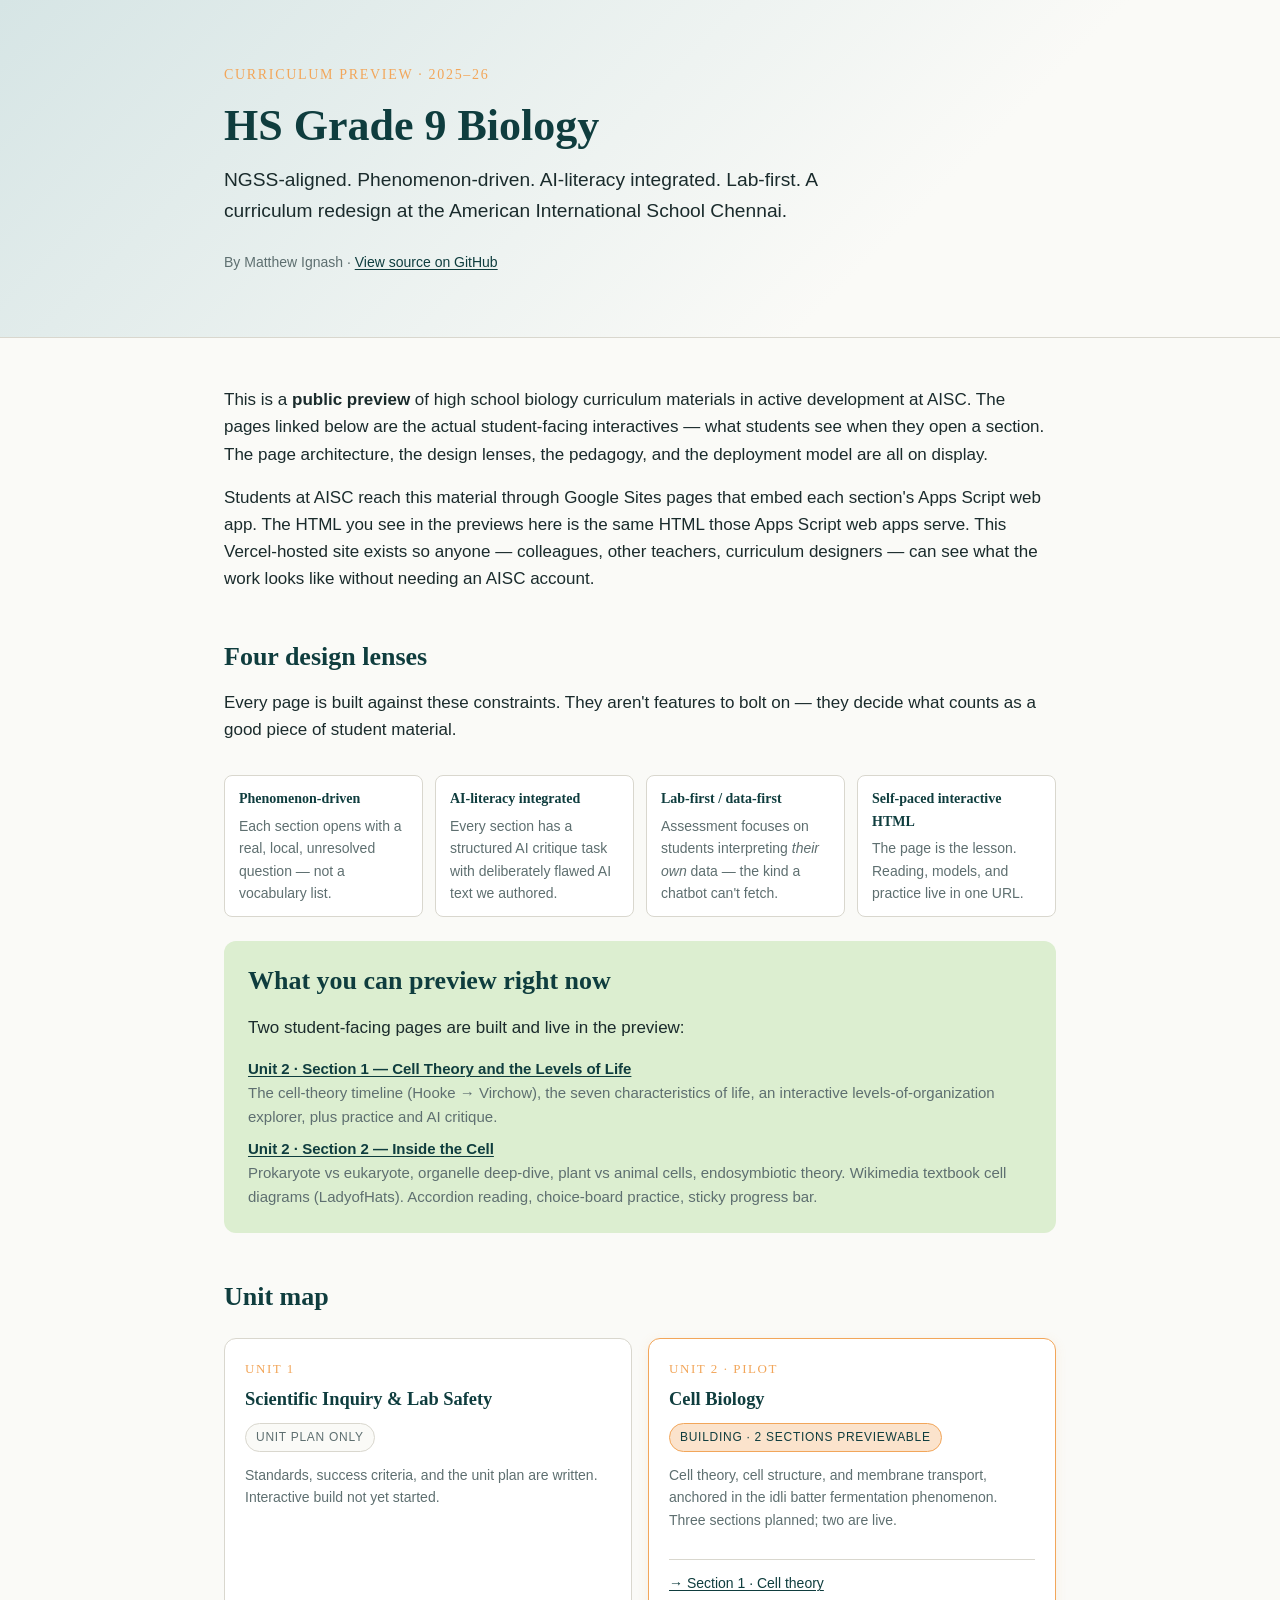
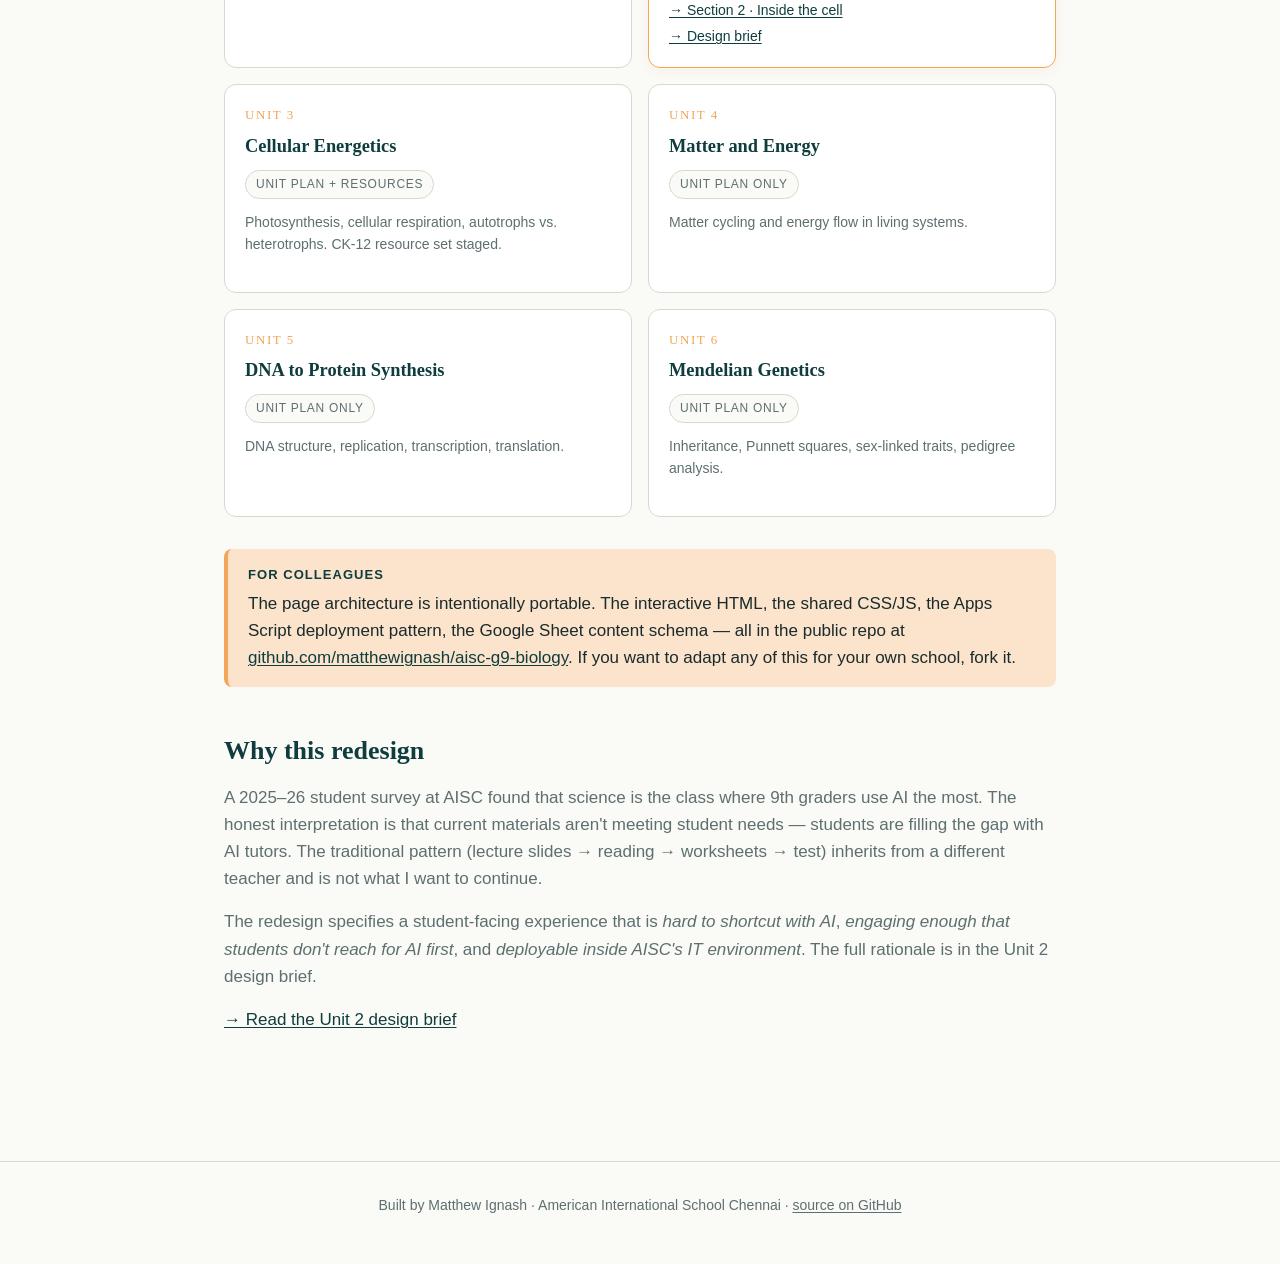
==== index.html @ fa9faaf9 "Add public preview landing page and Vercel config - index.html: public-facing landing for the repo; " ====
<!doctype html>
<html lang="en">
<head>
<meta charset="utf-8" />
<meta name="viewport" content="width=device-width, initial-scale=1" />
<title>HS Grade 9 Biology — Curriculum Preview · AISC</title>
<meta name="description" content="Public preview of an NGSS-aligned high school biology curriculum redesign. Phenomenon-driven, AI-literacy integrated, lab-first. By Matthew Ignash at the American International School Chennai." />
<style>
:root {
  --c-teal-deep: #0F3D3E;
  --c-sage: #7FB069;
  --c-coral: #F2A65A;
  --c-bg: #FAFAF7;
  --c-text: #1A2B2C;
  --c-muted: #5E6F70;
  --c-rule: #D9D7CE;
  --c-coral-soft: #FBE3CC;
  --c-sage-soft: #DCEED0;
  --c-teal-soft: #D6E5E5;
  --font-serif: Georgia, "Charter", "Iowan Old Style", serif;
  --font-sans: -apple-system, BlinkMacSystemFont, "Segoe UI", Roboto, "Helvetica Neue", Arial, sans-serif;
}
*, *::before, *::after { box-sizing: border-box; }
html, body { margin: 0; padding: 0; }
body {
  font-family: var(--font-sans);
  font-size: 17px;
  line-height: 1.6;
  color: var(--c-text);
  background: var(--c-bg);
}
h1, h2, h3 { font-family: var(--font-serif); color: var(--c-teal-deep); line-height: 1.25; margin: 0 0 16px 0; font-weight: 600; }
h1 { font-size: 2.5rem; }
h2 { font-size: 1.625rem; margin-top: 48px; }
h3 { font-size: 1.125rem; margin: 0 0 8px 0; }
p { margin: 0 0 16px 0; }
a { color: var(--c-teal-deep); text-decoration: underline; text-decoration-thickness: 1px; text-underline-offset: 2px; }
a:hover { color: var(--c-coral); }
.wrap { max-width: 880px; margin: 0 auto; padding: 48px 24px; }
.hero {
  background: linear-gradient(135deg, var(--c-teal-soft) 0%, var(--c-bg) 70%);
  border-bottom: 1px solid var(--c-rule);
}
.hero__inner { max-width: 880px; margin: 0 auto; padding: 64px 24px 48px; }
.hero__eyebrow {
  font-family: var(--font-serif); font-size: 14px;
  letter-spacing: 0.12em; text-transform: uppercase; color: var(--c-coral);
  margin-bottom: 12px;
}
.hero h1 { font-size: 2.75rem; margin-bottom: 12px; }
.hero__tagline { font-size: 1.2rem; color: var(--c-text); max-width: 640px; }
.hero__byline { color: var(--c-muted); font-size: 14px; margin-top: 24px; }
.lenses {
  display: grid; grid-template-columns: repeat(auto-fit, minmax(180px, 1fr));
  gap: 12px; margin: 32px 0 8px 0;
}
.lens {
  background: #fff; border: 1px solid var(--c-rule); border-radius: 8px;
  padding: 12px 14px; font-size: 14px;
}
.lens__label { font-family: var(--font-serif); font-weight: 600; color: var(--c-teal-deep); display: block; margin-bottom: 4px; }
.lens__body { color: var(--c-muted); }
.callout {
  background: var(--c-coral-soft); border-left: 4px solid var(--c-coral);
  border-radius: 8px; padding: 16px 20px; margin: 32px 0;
}
.callout__label {
  font-size: 13px; text-transform: uppercase; letter-spacing: 0.08em;
  color: var(--c-teal-deep); font-weight: 600; margin-bottom: 4px;
}
.unit-grid {
  display: grid; grid-template-columns: repeat(auto-fit, minmax(280px, 1fr));
  gap: 16px; margin-top: 24px;
}
.unit-card {
  background: #fff; border: 1px solid var(--c-rule); border-radius: 12px;
  padding: 20px; display: flex; flex-direction: column;
}
.unit-card--featured { border-color: var(--c-coral); box-shadow: 0 2px 12px rgba(242, 166, 90, 0.12); }
.unit-card__number {
  font-family: var(--font-serif); font-size: 13px;
  letter-spacing: 0.12em; text-transform: uppercase; color: var(--c-coral);
  margin-bottom: 6px;
}
.unit-card__title { font-family: var(--font-serif); font-size: 1.15rem; color: var(--c-teal-deep); font-weight: 600; margin-bottom: 8px; }
.unit-card__status {
  display: inline-block; font-size: 12px; text-transform: uppercase;
  letter-spacing: 0.06em; padding: 4px 10px; border-radius: 999px;
  background: var(--c-bg); color: var(--c-muted); border: 1px solid var(--c-rule);
  margin-bottom: 12px; align-self: flex-start;
}
.unit-card__status--building { background: var(--c-coral-soft); border-color: var(--c-coral); color: var(--c-teal-deep); }
.unit-card__status--planning { background: var(--c-bg); }
.unit-card__desc { color: var(--c-muted); font-size: 14px; flex: 1 1 auto; }
.unit-card__links { margin-top: 12px; padding-top: 12px; border-top: 1px solid var(--c-rule); display: flex; flex-direction: column; gap: 4px; }
.unit-card__links a { font-size: 14px; }
.previews {
  background: var(--c-sage-soft); border-radius: 12px; padding: 24px;
  margin: 24px 0 8px 0;
}
.previews h2 { margin-top: 0; }
.preview-list { list-style: none; padding: 0; margin: 0; display: flex; flex-direction: column; gap: 8px; }
.preview-list li { font-size: 15px; }
.preview-list a { font-weight: 600; }
.preview-list span { color: var(--c-muted); }
.section--muted { color: var(--c-muted); }
.section--muted h2 { color: var(--c-teal-deep); }
footer {
  border-top: 1px solid var(--c-rule); margin-top: 64px; padding: 32px 24px;
  text-align: center; color: var(--c-muted); font-size: 14px;
}
footer a { color: var(--c-muted); }
</style>
</head>
<body>

<header class="hero">
  <div class="hero__inner">
    <p class="hero__eyebrow">Curriculum Preview · 2025–26</p>
    <h1>HS Grade 9 Biology</h1>
    <p class="hero__tagline">NGSS-aligned. Phenomenon-driven. AI-literacy integrated. Lab-first. A curriculum redesign at the American International School Chennai.</p>
    <p class="hero__byline">By Matthew Ignash · <a href="https://github.com/matthewignash/aisc-g9-biology">View source on GitHub</a></p>
  </div>
</header>

<main class="wrap">

  <p>This is a <strong>public preview</strong> of high school biology curriculum materials in active development at AISC. The pages linked below are the actual student-facing interactives — what students see when they open a section. The page architecture, the design lenses, the pedagogy, and the deployment model are all on display.</p>

  <p>Students at AISC reach this material through Google Sites pages that embed each section's Apps Script web app. The HTML you see in the previews here is the same HTML those Apps Script web apps serve. This Vercel-hosted site exists so anyone — colleagues, other teachers, curriculum designers — can see what the work looks like without needing an AISC account.</p>

  <h2>Four design lenses</h2>
  <p>Every page is built against these constraints. They aren't features to bolt on — they decide what counts as a good piece of student material.</p>

  <div class="lenses">
    <div class="lens">
      <span class="lens__label">Phenomenon-driven</span>
      <span class="lens__body">Each section opens with a real, local, unresolved question — not a vocabulary list.</span>
    </div>
    <div class="lens">
      <span class="lens__label">AI-literacy integrated</span>
      <span class="lens__body">Every section has a structured AI critique task with deliberately flawed AI text we authored.</span>
    </div>
    <div class="lens">
      <span class="lens__label">Lab-first / data-first</span>
      <span class="lens__body">Assessment focuses on students interpreting <em>their own</em> data — the kind a chatbot can't fetch.</span>
    </div>
    <div class="lens">
      <span class="lens__label">Self-paced interactive HTML</span>
      <span class="lens__body">The page is the lesson. Reading, models, and practice live in one URL.</span>
    </div>
  </div>

  <div class="previews">
    <h2>What you can preview right now</h2>
    <p>Two student-facing pages are built and live in the preview:</p>
    <ul class="preview-list">
      <li>
        <a href="/units/2/section1">Unit 2 · Section 1 — Cell Theory and the Levels of Life</a>
        <br><span>The cell-theory timeline (Hooke → Virchow), the seven characteristics of life, an interactive levels-of-organization explorer, plus practice and AI critique.</span>
      </li>
      <li>
        <a href="/units/2/section2">Unit 2 · Section 2 — Inside the Cell</a>
        <br><span>Prokaryote vs eukaryote, organelle deep-dive, plant vs animal cells, endosymbiotic theory. Wikimedia textbook cell diagrams (LadyofHats). Accordion reading, choice-board practice, sticky progress bar.</span>
      </li>
    </ul>
  </div>

  <h2>Unit map</h2>

  <div class="unit-grid">

    <div class="unit-card">
      <p class="unit-card__number">Unit 1</p>
      <p class="unit-card__title">Scientific Inquiry &amp; Lab Safety</p>
      <span class="unit-card__status unit-card__status--planning">Unit plan only</span>
      <p class="unit-card__desc">Standards, success criteria, and the unit plan are written. Interactive build not yet started.</p>
    </div>

    <div class="unit-card unit-card--featured">
      <p class="unit-card__number">Unit 2 · Pilot</p>
      <p class="unit-card__title">Cell Biology</p>
      <span class="unit-card__status unit-card__status--building">Building · 2 sections previewable</span>
      <p class="unit-card__desc">Cell theory, cell structure, and membrane transport, anchored in the idli batter fermentation phenomenon. Three sections planned; two are live.</p>
      <div class="unit-card__links">
        <a href="/units/2/section1">→ Section 1 · Cell theory</a>
        <a href="/units/2/section2">→ Section 2 · Inside the cell</a>
        <a href="/units/2/design-brief">→ Design brief</a>
      </div>
    </div>

    <div class="unit-card">
      <p class="unit-card__number">Unit 3</p>
      <p class="unit-card__title">Cellular Energetics</p>
      <span class="unit-card__status unit-card__status--planning">Unit plan + resources</span>
      <p class="unit-card__desc">Photosynthesis, cellular respiration, autotrophs vs. heterotrophs. CK-12 resource set staged.</p>
    </div>

    <div class="unit-card">
      <p class="unit-card__number">Unit 4</p>
      <p class="unit-card__title">Matter and Energy</p>
      <span class="unit-card__status unit-card__status--planning">Unit plan only</span>
      <p class="unit-card__desc">Matter cycling and energy flow in living systems.</p>
    </div>

    <div class="unit-card">
      <p class="unit-card__number">Unit 5</p>
      <p class="unit-card__title">DNA to Protein Synthesis</p>
      <span class="unit-card__status unit-card__status--planning">Unit plan only</span>
      <p class="unit-card__desc">DNA structure, replication, transcription, translation.</p>
    </div>

    <div class="unit-card">
      <p class="unit-card__number">Unit 6</p>
      <p class="unit-card__title">Mendelian Genetics</p>
      <span class="unit-card__status unit-card__status--planning">Unit plan only</span>
      <p class="unit-card__desc">Inheritance, Punnett squares, sex-linked traits, pedigree analysis.</p>
    </div>

  </div>

  <div class="callout">
    <p class="callout__label">For colleagues</p>
    <p style="margin:0">The page architecture is intentionally portable. The interactive HTML, the shared CSS/JS, the Apps Script deployment pattern, the Google Sheet content schema — all in the public repo at <a href="https://github.com/matthewignash/aisc-g9-biology">github.com/matthewignash/aisc-g9-biology</a>. If you want to adapt any of this for your own school, fork it.</p>
  </div>

  <section class="section--muted">
    <h2>Why this redesign</h2>
    <p>A 2025–26 student survey at AISC found that science is the class where 9th graders use AI the most. The honest interpretation is that current materials aren't meeting student needs — students are filling the gap with AI tutors. The traditional pattern (lecture slides → reading → worksheets → test) inherits from a different teacher and is not what I want to continue.</p>
    <p>The redesign specifies a student-facing experience that is <em>hard to shortcut with AI</em>, <em>engaging enough that students don't reach for AI first</em>, and <em>deployable inside AISC's IT environment</em>. The full rationale is in the Unit 2 design brief.</p>
    <p><a href="/units/2/design-brief">→ Read the Unit 2 design brief</a></p>
  </section>

</main>

<footer>
  <p>Built by Matthew Ignash · American International School Chennai · <a href="https://github.com/matthewignash/aisc-g9-biology">source on GitHub</a></p>
</footer>

</body>
</html>
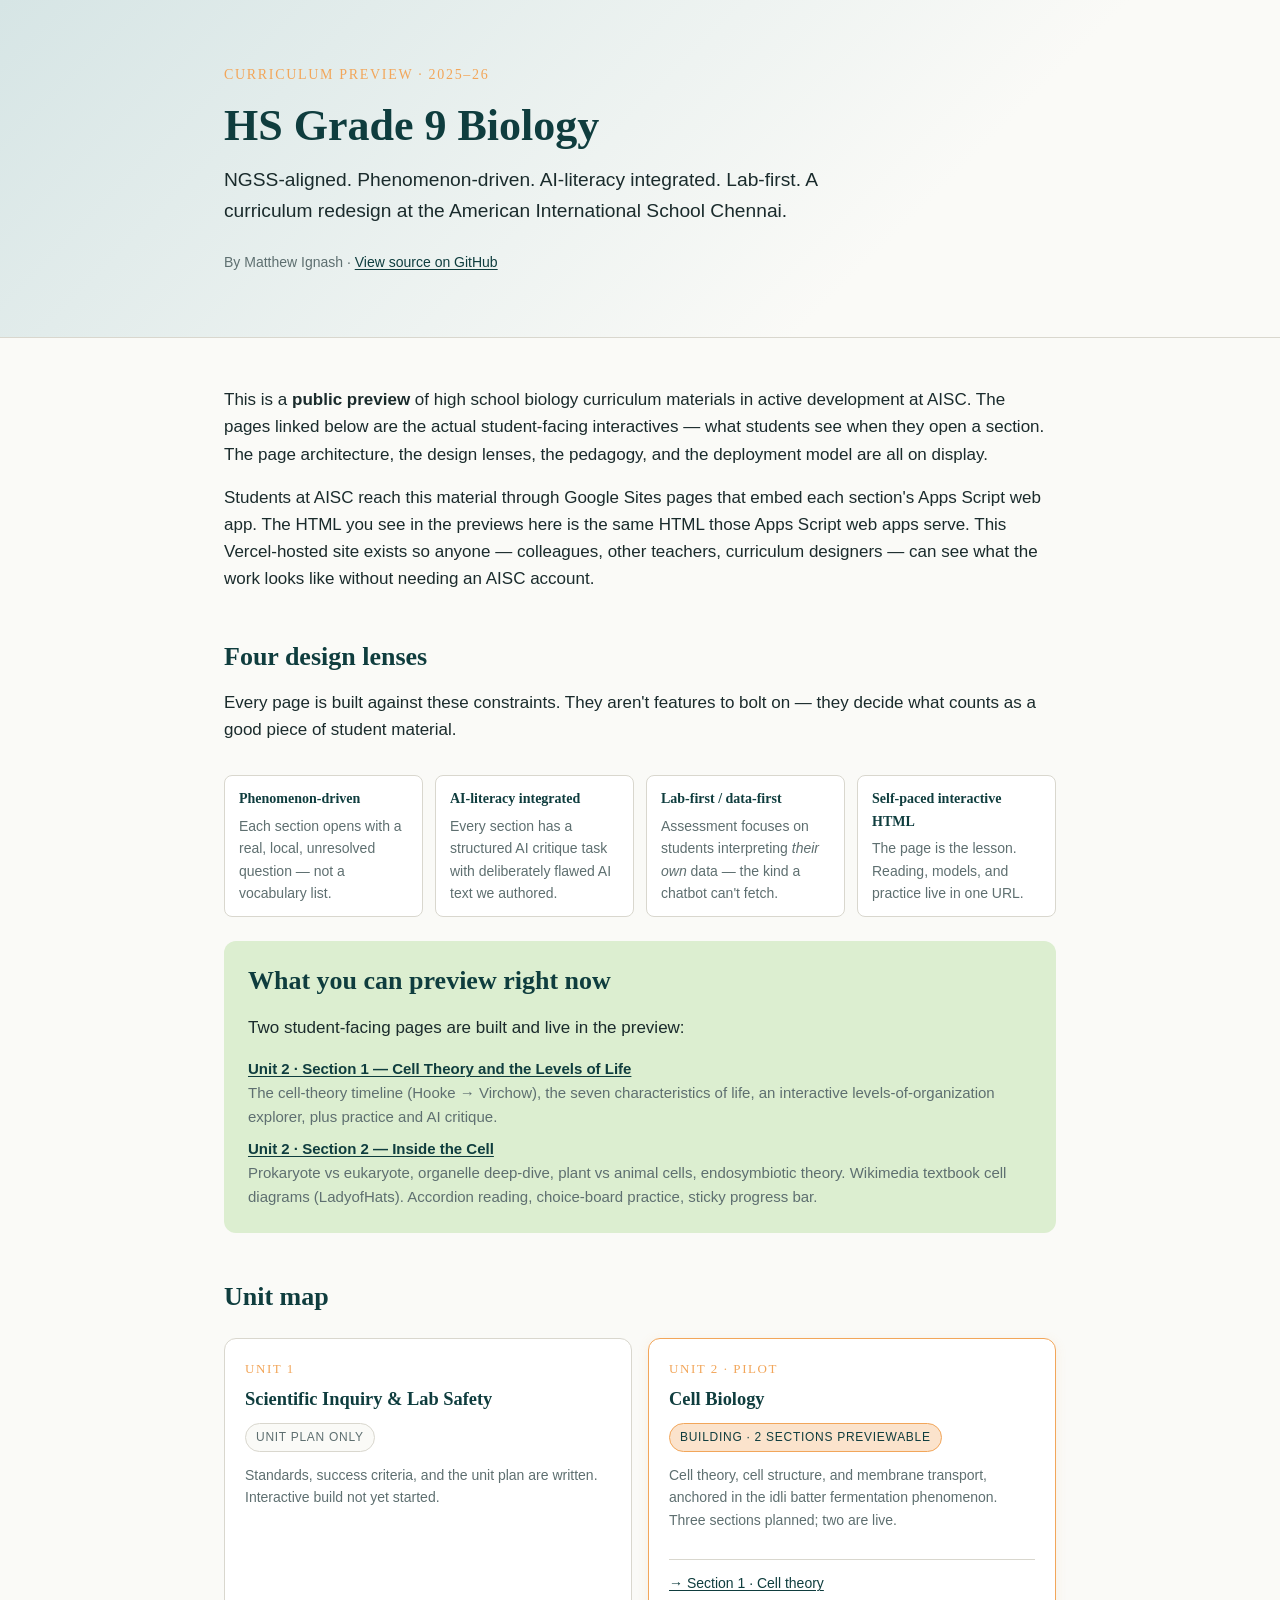
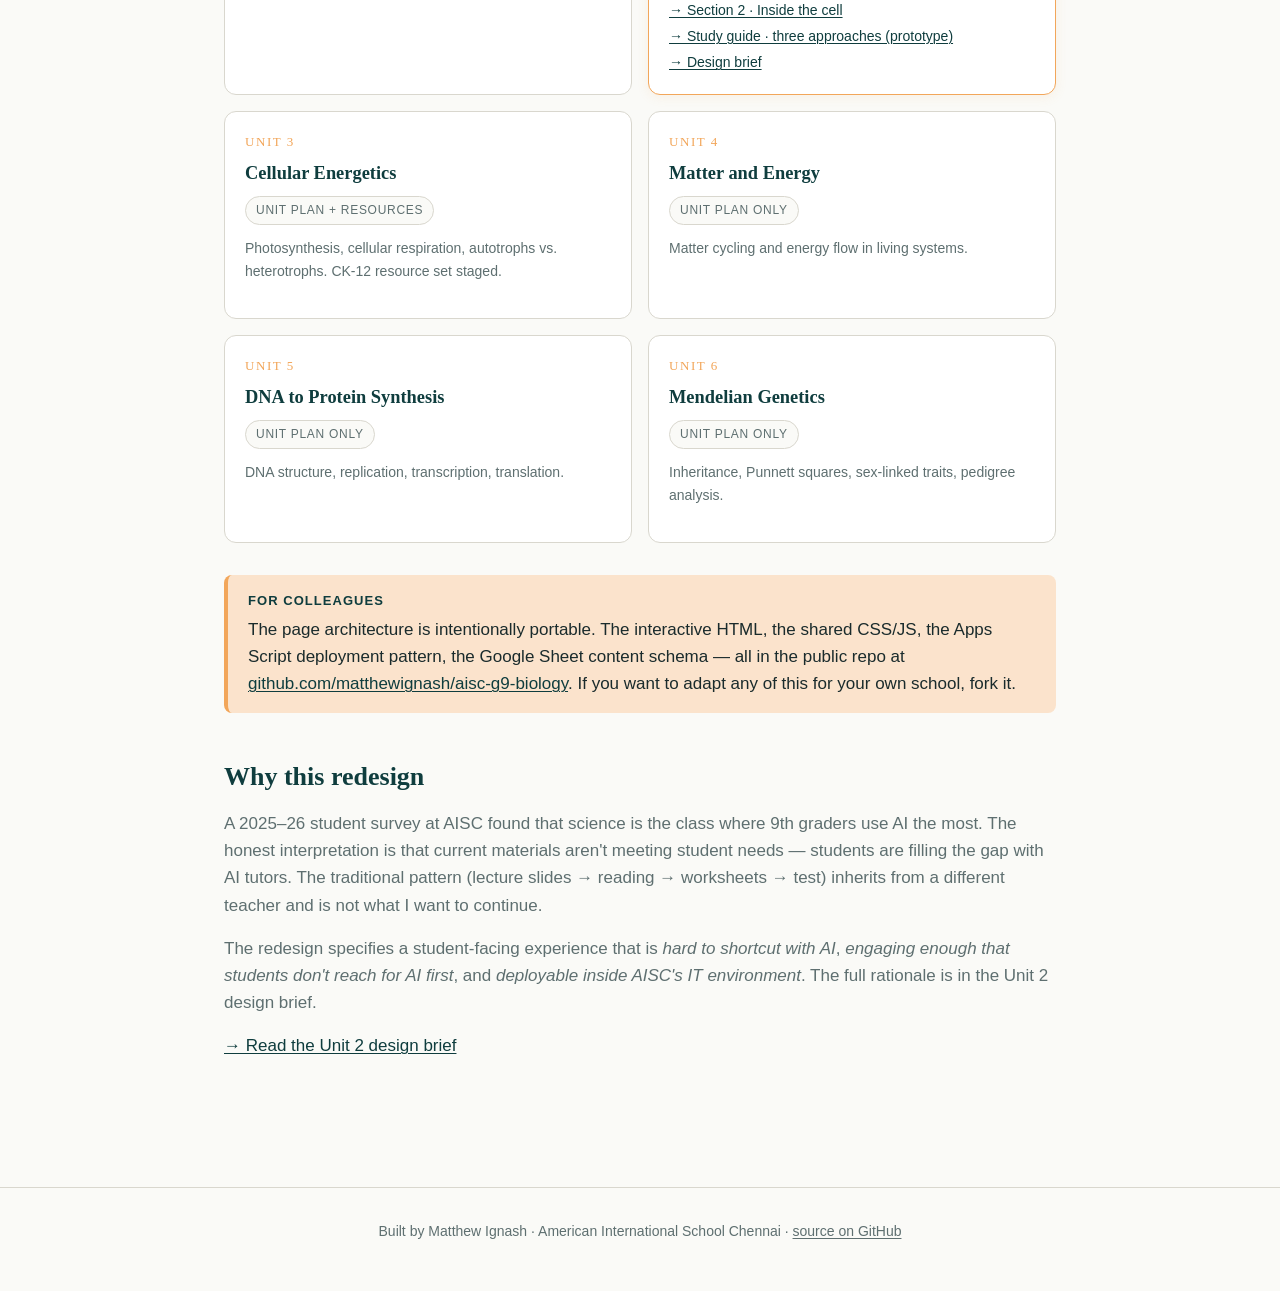
==== commit 8ba805c4: "Link the study guide prototype from the Unit 2 homepage card Surfaces the three-approach study guide" ====
--- a/index.html
+++ b/index.html
@@ -156,11 +156,11 @@
     <p>Two student-facing pages are built and live in the preview:</p>
     <ul class="preview-list">
       <li>
-        <a href="/units/2/section1">Unit 2 · Section 1 — Cell Theory and the Levels of Life</a>
+        <a href="/unit-2/section-1/">Unit 2 · Section 1 — Cell Theory and the Levels of Life</a>
         <br><span>The cell-theory timeline (Hooke → Virchow), the seven characteristics of life, an interactive levels-of-organization explorer, plus practice and AI critique.</span>
       </li>
       <li>
-        <a href="/units/2/section2">Unit 2 · Section 2 — Inside the Cell</a>
+        <a href="/unit-2/section-2/">Unit 2 · Section 2 — Inside the Cell</a>
         <br><span>Prokaryote vs eukaryote, organelle deep-dive, plant vs animal cells, endosymbiotic theory. Wikimedia textbook cell diagrams (LadyofHats). Accordion reading, choice-board practice, sticky progress bar.</span>
       </li>
     </ul>
@@ -183,9 +183,10 @@
       <span class="unit-card__status unit-card__status--building">Building · 2 sections previewable</span>
       <p class="unit-card__desc">Cell theory, cell structure, and membrane transport, anchored in the idli batter fermentation phenomenon. Three sections planned; two are live.</p>
       <div class="unit-card__links">
-        <a href="/units/2/section1">→ Section 1 · Cell theory</a>
-        <a href="/units/2/section2">→ Section 2 · Inside the cell</a>
-        <a href="/units/2/design-brief">→ Design brief</a>
+        <a href="/unit-2/section-1/">→ Section 1 · Cell theory</a>
+        <a href="/unit-2/section-2/">→ Section 2 · Inside the cell</a>
+        <a href="/study-guide-prototype/">→ Study guide · three approaches (prototype)</a>
+        <a href="https://github.com/matthewignash/aisc-g9-biology/blob/main/unit-2/design-brief.md">→ Design brief</a>
       </div>
     </div>
 
@@ -228,7 +229,7 @@
     <h2>Why this redesign</h2>
     <p>A 2025–26 student survey at AISC found that science is the class where 9th graders use AI the most. The honest interpretation is that current materials aren't meeting student needs — students are filling the gap with AI tutors. The traditional pattern (lecture slides → reading → worksheets → test) inherits from a different teacher and is not what I want to continue.</p>
     <p>The redesign specifies a student-facing experience that is <em>hard to shortcut with AI</em>, <em>engaging enough that students don't reach for AI first</em>, and <em>deployable inside AISC's IT environment</em>. The full rationale is in the Unit 2 design brief.</p>
-    <p><a href="/units/2/design-brief">→ Read the Unit 2 design brief</a></p>
+    <p><a href="https://github.com/matthewignash/aisc-g9-biology/blob/main/unit-2/design-brief.md">→ Read the Unit 2 design brief</a></p>
   </section>
 
 </main>
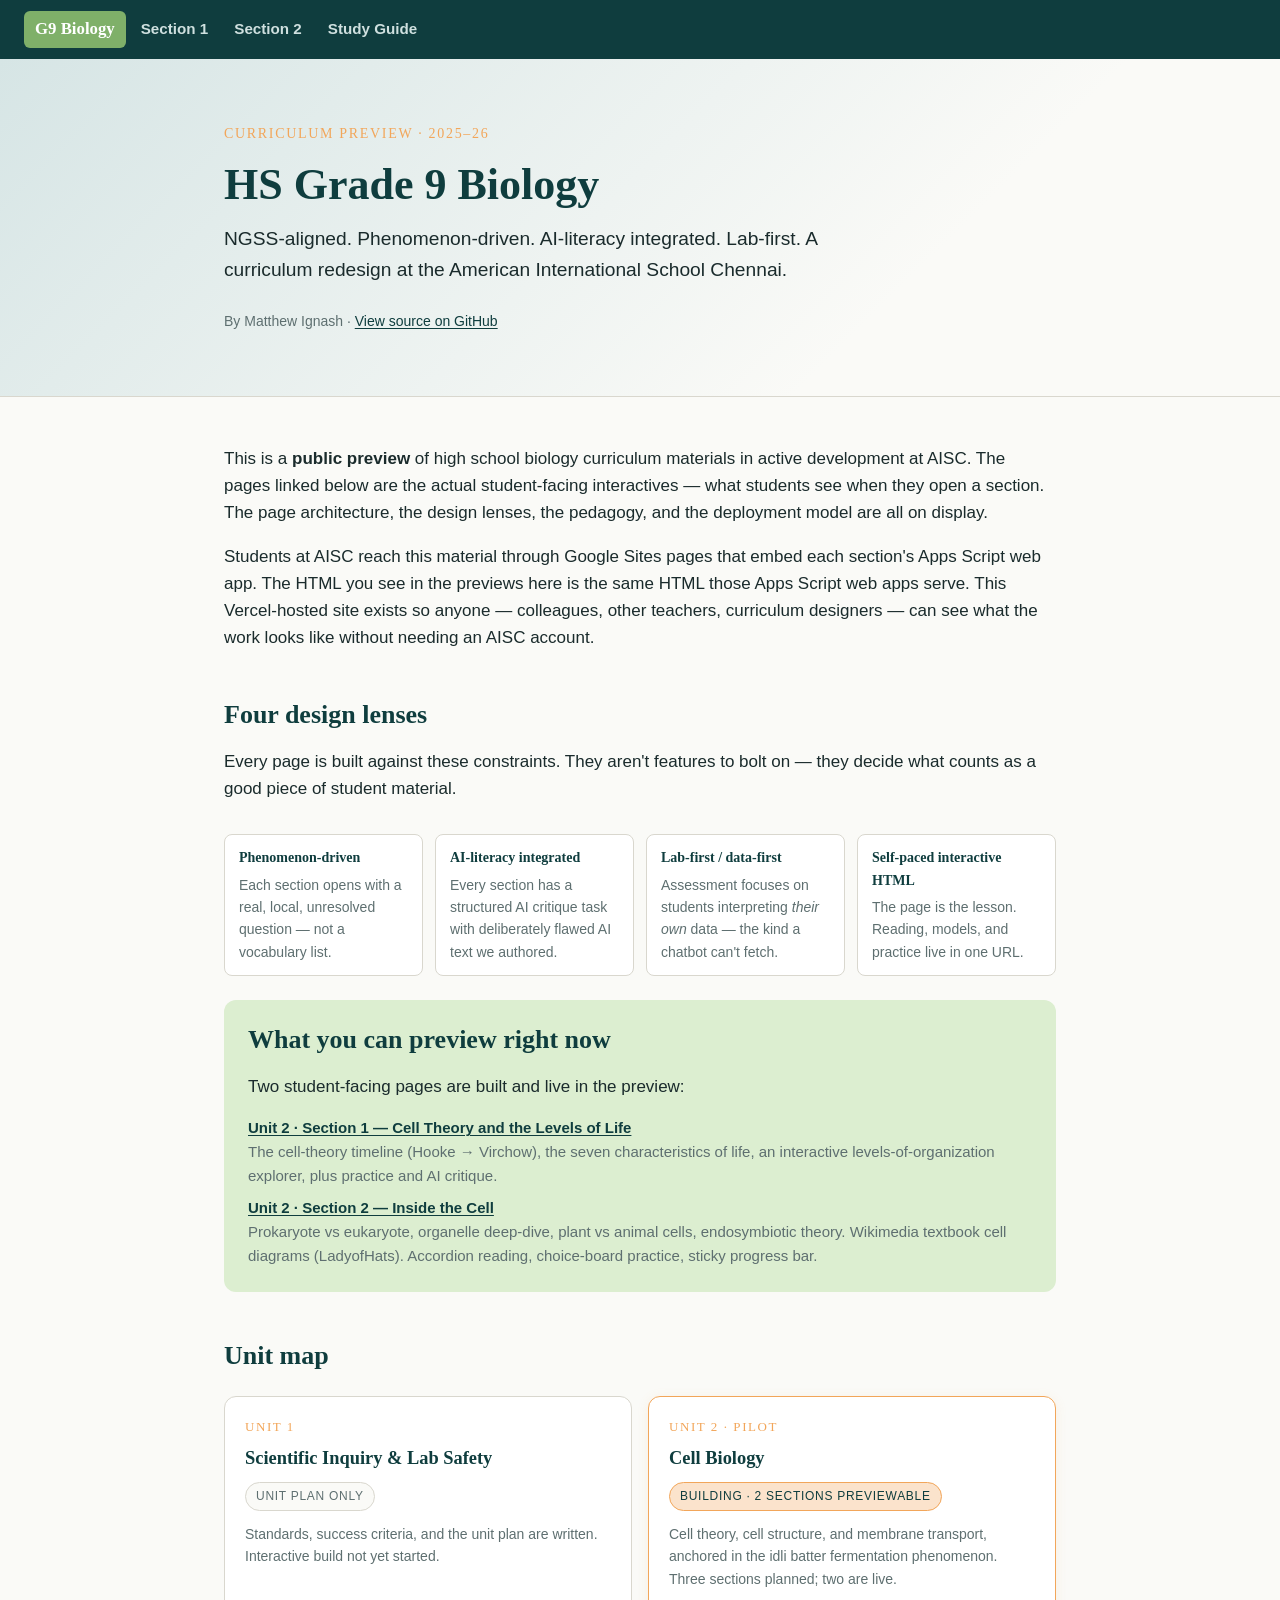
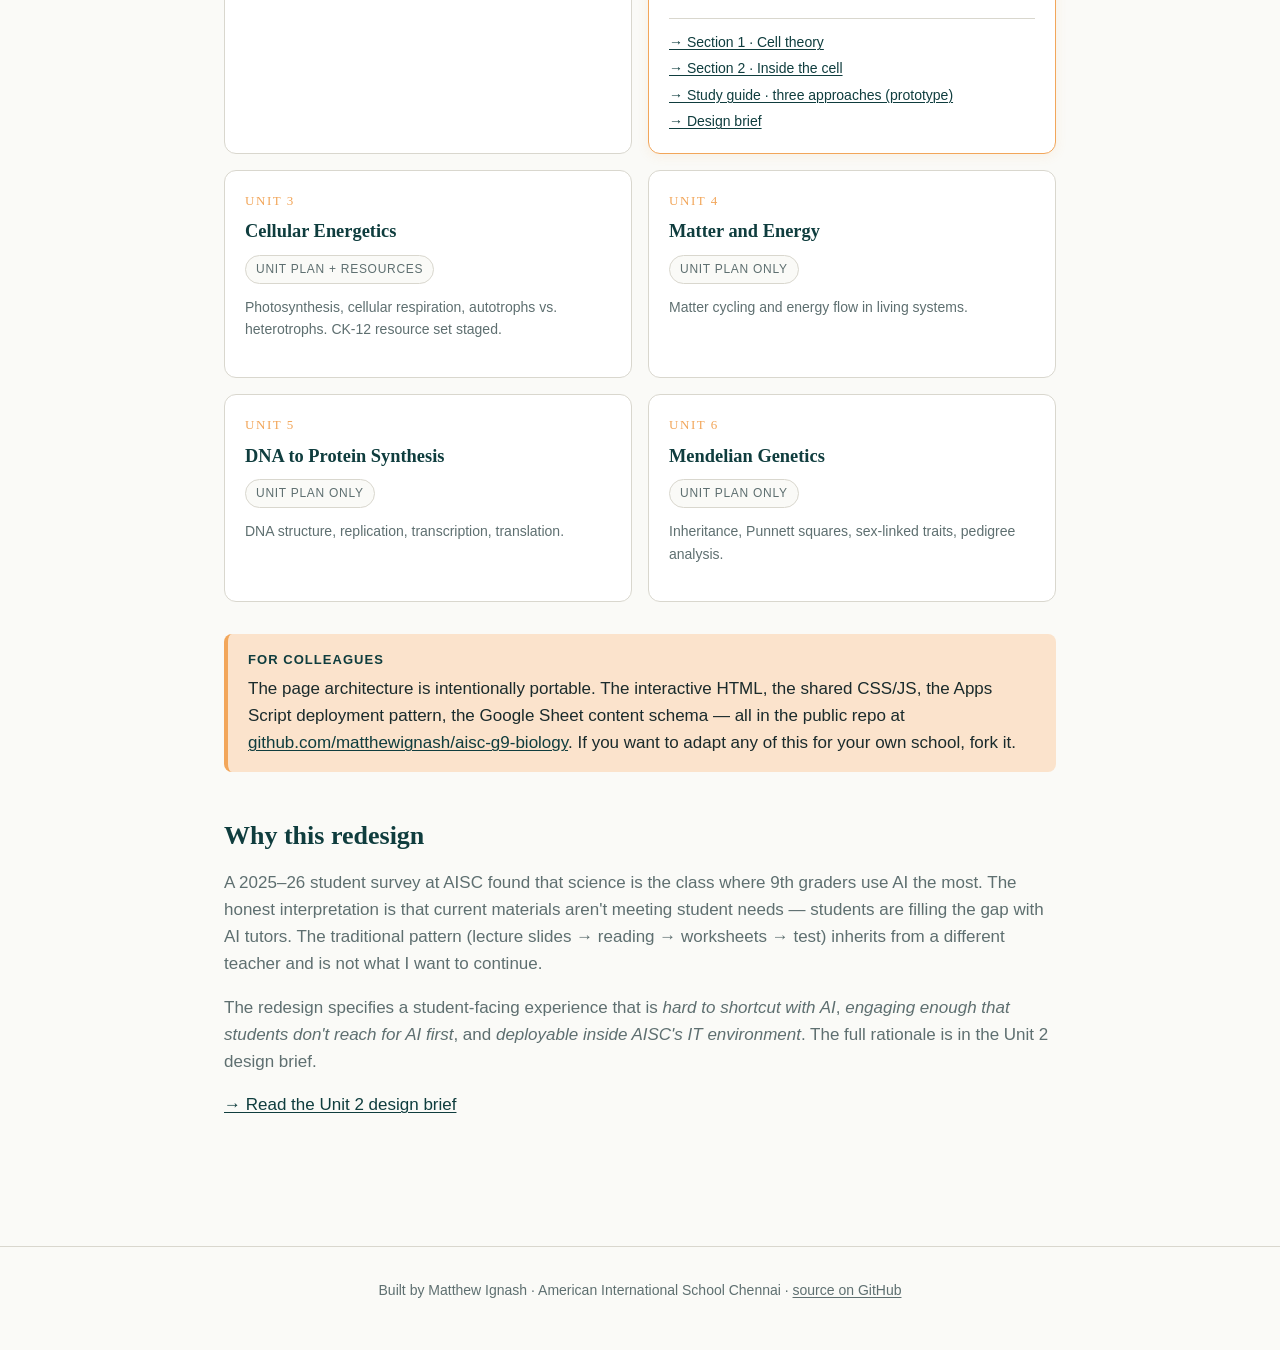
==== commit 3b73f4a1: "Add consistent site nav across all tool pages A teal nav bar (G9 Biology home + Section 1 / Section " ====
--- a/index.html
+++ b/index.html
@@ -36,6 +36,11 @@
 p { margin: 0 0 16px 0; }
 a { color: var(--c-teal-deep); text-decoration: underline; text-decoration-thickness: 1px; text-underline-offset: 2px; }
 a:hover { color: var(--c-coral); }
+.site-nav { position: sticky; top: 0; z-index: 100; display: flex; align-items: center; gap: 4px; flex-wrap: wrap; background: var(--c-teal-deep); padding: 11px 24px; }
+.site-nav a { color: #cfe0df; text-decoration: none; padding: 5px 11px; border-radius: 6px; font-weight: 600; font-size: .95rem; }
+.site-nav a:hover { background: rgba(255,255,255,.12); color: #fff; }
+.site-nav a[aria-current="page"] { color: #fff; background: var(--c-sage); }
+.site-nav .brand { font-family: var(--font-serif); font-size: 1.05rem; color: #fff; }
 .wrap { max-width: 880px; margin: 0 auto; padding: 48px 24px; }
 .hero {
   background: linear-gradient(135deg, var(--c-teal-soft) 0%, var(--c-bg) 70%);
@@ -113,6 +118,13 @@
 </style>
 </head>
 <body>
+
+<nav class="site-nav" aria-label="Site navigation">
+  <a class="brand" href="/" aria-current="page">G9 Biology</a>
+  <a href="/unit-2/section-1/">Section 1</a>
+  <a href="/unit-2/section-2/">Section 2</a>
+  <a href="/study-guide-prototype/">Study Guide</a>
+</nav>
 
 <header class="hero">
   <div class="hero__inner">
